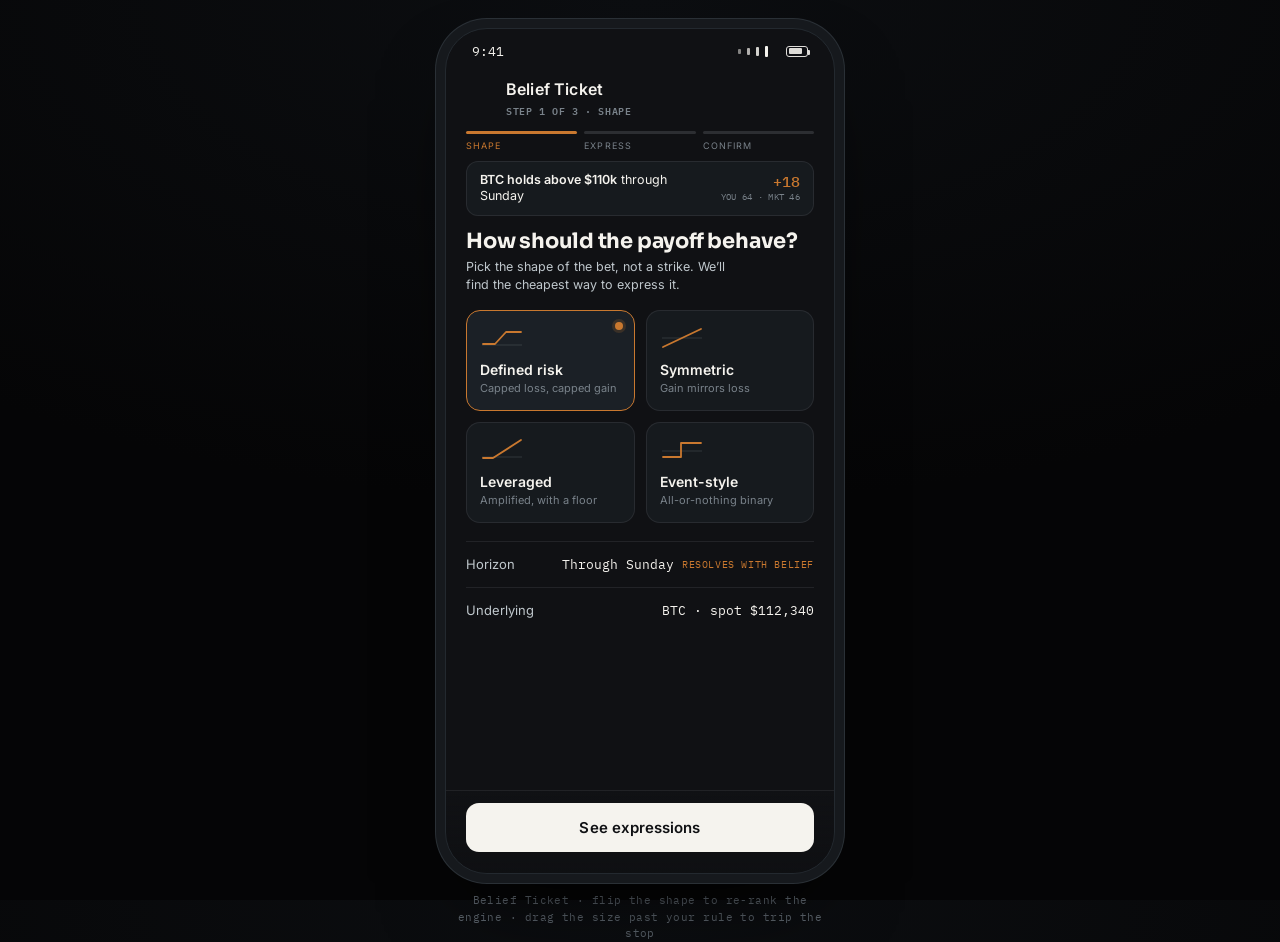
==== protos/belief_ticket.html @ 75c8ca63 "Initial commit: existing protos" ====
<!DOCTYPE html>
<html lang="en">
<head>
<meta charset="utf-8">
<meta name="viewport" content="width=device-width, initial-scale=1">
<title>Old Lucky Dog — Belief Ticket</title>
<link rel="preconnect" href="https://fonts.googleapis.com">
<link rel="preconnect" href="https://fonts.gstatic.com" crossorigin>
<link href="https://fonts.googleapis.com/css2?family=Sora:wght@600;700;800&family=Inter:wght@400;500;600&family=IBM+Plex+Mono:wght@400;500&display=swap" rel="stylesheet">
<style>
:root{
  --bg:#101114; --surface:#161A1E; --surface-2:#1B2026;
  --text:#F5F3EE; --muted:#BFC7CC; --faint:#79828A;
  --copper:#C9782F; --copper-bright:#E59A4D; --blue:#63A4D1; --green:#49A579; --red:#D9685D;
  --line:rgba(191,199,204,0.10); --line-2:rgba(191,199,204,0.16);
  --sora:'Sora','Verdana',sans-serif;
  --inter:'Inter',system-ui,-apple-system,sans-serif;
  --mono:'IBM Plex Mono','Consolas',monospace;
}
*{box-sizing:border-box;margin:0;padding:0}
html,body{height:100%}
body{font-family:var(--inter);
  background:radial-gradient(120% 80% at 50% 0%, #0c0e11 0%, #050506 70%);
  color:var(--text); -webkit-font-smoothing:antialiased;
  display:flex; align-items:flex-start; justify-content:center; min-height:100vh; padding:28px 16px;}
.stage{display:flex; flex-direction:column; align-items:center; gap:18px}
.phone{width:390px; max-width:100%; height:min(860px,94vh); background:var(--bg);
  border-radius:42px; border:1px solid #23292f;
  box-shadow:0 0 0 9px #16191d,0 0 0 10px #2a3036,0 40px 90px -30px rgba(0,0,0,0.9);
  position:relative; overflow:hidden; display:flex; flex-direction:column;}
.statusbar{flex:0 0 auto; height:44px; display:flex; align-items:center; justify-content:space-between;
  padding:0 26px; font-family:var(--mono); font-size:13px; color:var(--text);}
.statusbar .glyphs{display:flex; align-items:center; gap:6px}
.statusbar .bar{width:3px;border-radius:1px;background:var(--text)}
.statusbar .bar.b1{height:5px;opacity:.5}.statusbar .bar.b2{height:7px;opacity:.7}.statusbar .bar.b3{height:9px;opacity:.85}.statusbar .bar.b4{height:11px}
.statusbar .batt{width:22px;height:11px;border:1px solid var(--text);border-radius:3px;position:relative;opacity:.9}
.statusbar .batt::after{content:"";position:absolute;right:-3px;top:3px;width:2px;height:5px;background:var(--text);border-radius:0 1px 1px 0}
.statusbar .batt::before{content:"";position:absolute;left:1.5px;top:1.5px;bottom:1.5px;width:13px;background:var(--text);border-radius:1px}

.eyebrow{font-weight:600; font-size:10.5px; letter-spacing:.16em; text-transform:uppercase; color:var(--copper)}
.mono{font-family:var(--mono)}

/* header / progress */
.tophead{flex:0 0 auto; padding:6px 20px 10px}
.thbar{display:flex; align-items:center; gap:12px; margin-bottom:12px}
.back{appearance:none;background:none;border:none;color:var(--muted);cursor:pointer;width:28px;height:28px;display:flex;align-items:center;justify-content:center;border-radius:8px}
.back:hover{background:rgba(255,255,255,.04)}
.back svg{width:18px;height:18px;stroke:currentColor;fill:none;stroke-width:2;stroke-linecap:round;stroke-linejoin:round}
.thtitle{font-weight:600;font-size:16px;letter-spacing:.01em}
.thtitle small{display:block;font-family:var(--mono);font-size:10px;color:var(--faint);letter-spacing:.06em;text-transform:uppercase;margin-top:2px}
.steps{display:flex; gap:7px}
.seg{flex:1; display:flex; flex-direction:column; gap:6px}
.seg .barline{height:3px;border-radius:3px;background:var(--line-2)}
.seg.done .barline,.seg.active .barline{background:var(--copper)}
.seg .lab{font-size:9px;letter-spacing:.12em;text-transform:uppercase;color:var(--faint)}
.seg.active .lab{color:var(--copper)} .seg.done .lab{color:var(--muted)}

/* belief recap chip */
.recap{margin:0 20px; display:flex; align-items:center; gap:10px; background:var(--surface);
  border:1px solid var(--line); border-radius:12px; padding:10px 13px}
.recap .rq{font-size:12.5px;color:var(--text);line-height:1.3;flex:1}
.recap .rq b{font-weight:600}
.recap .rnums{display:flex;flex-direction:column;align-items:flex-end;gap:2px;flex:0 0 auto}
.recap .rg{font-family:var(--mono);font-size:15px;color:var(--copper);font-weight:500;line-height:1}
.recap .rsub{font-family:var(--mono);font-size:9px;color:var(--faint);letter-spacing:.03em}

/* scroll body */
.screen{flex:1 1 auto; overflow-y:auto; overflow-x:hidden; padding:14px 20px 14px; position:relative}
.screen::-webkit-scrollbar{width:0}
.step{display:none} .step.show{display:block}

.qhead{font-family:var(--sora);font-weight:700;font-size:21px;letter-spacing:-.01em;line-height:1.12;margin-bottom:5px}
.qsub{font-size:12.5px;color:var(--muted);line-height:1.45;margin-bottom:16px;max-width:33ch}

/* shape tiles */
.tiles{display:grid;grid-template-columns:1fr 1fr;gap:11px;margin-bottom:18px}
.tile{background:var(--surface);border:1px solid var(--line);border-radius:14px;padding:14px 13px;cursor:pointer;transition:border-color .15s ease,background .15s ease;position:relative}
.tile:hover{border-color:var(--line-2)}
.tile.sel{border-color:var(--copper);background:var(--surface-2)}
.tile.sel::after{content:"";position:absolute;top:11px;right:11px;width:8px;height:8px;border-radius:50%;background:var(--copper);box-shadow:0 0 0 3px rgba(201,120,47,.18)}
.tile .glyph{height:26px;margin-bottom:10px}
.tile .glyph svg{height:26px;width:44px;overflow:visible}
.tile .tname{font-weight:600;font-size:14px;margin-bottom:3px}
.tile .tdesc{font-size:11px;color:var(--faint);line-height:1.35}

.fieldrow{display:flex;align-items:center;justify-content:space-between;padding:14px 0;border-top:1px solid var(--line)}
.fieldrow .fl{font-size:13px;color:var(--muted)}
.fieldrow .fv{font-family:var(--mono);font-size:13px;color:var(--text);display:inline-flex;align-items:center;gap:8px}
.fieldrow .fv .edit{font-size:10px;color:var(--copper);letter-spacing:.06em;text-transform:uppercase;cursor:pointer}

/* shape switch pills (engine) */
.switch{display:flex;gap:6px;background:var(--surface);border:1px solid var(--line);border-radius:11px;padding:4px;margin-bottom:14px}
.switch button{flex:1;appearance:none;border:none;background:none;cursor:pointer;font-family:var(--inter);font-size:11px;font-weight:500;color:var(--muted);padding:8px 4px;border-radius:8px;letter-spacing:.01em;transition:background .15s,color .15s}
.switch button.on{background:var(--surface-2);color:var(--copper)}

/* budget slider */
.bwrap{background:var(--surface);border:1px solid var(--line);border-radius:13px;padding:13px 14px 15px;margin-bottom:16px}
.bwrap .bhead{display:flex;align-items:center;justify-content:space-between;margin-bottom:14px}
.bwrap .bhead .blab{font-size:11px;letter-spacing:.04em;color:var(--muted)}
.bwrap .bhead .bval{font-family:var(--mono);font-weight:500;font-size:19px;color:var(--text)}
.bwrap .bhead .bval .bpct{font-size:11px;color:var(--faint);margin-left:5px}
.bslider{position:relative;height:22px;touch-action:none}
.bs-track{position:absolute;top:50%;left:0;right:0;height:3px;transform:translateY(-50%);background:var(--line-2);border-radius:3px}
.bs-fill{position:absolute;top:50%;left:0;height:3px;transform:translateY(-50%);background:var(--copper);border-radius:3px;opacity:.5}
.bs-rule{position:absolute;top:50%;width:0;height:18px;transform:translate(-50%,-50%);border-left:1.5px dashed var(--copper)}
.bs-rule span{position:absolute;top:-17px;left:50%;transform:translateX(-50%);font-family:var(--mono);font-size:8px;letter-spacing:.06em;color:var(--copper);white-space:nowrap;text-transform:uppercase;opacity:.9}
.bs-handle{position:absolute;top:50%;width:20px;height:20px;transform:translate(-50%,-50%);background:var(--copper);border:2.5px solid var(--bg);border-radius:50%;cursor:grab;box-shadow:0 0 0 1px var(--copper),0 4px 10px -2px rgba(0,0,0,.6);transition:box-shadow .12s}
.bs-handle.drag{box-shadow:0 0 0 1px var(--copper-bright),0 0 0 8px rgba(201,120,47,.14)}
.bs-handle.over{background:var(--red);box-shadow:0 0 0 1px var(--red),0 0 0 8px rgba(217,104,93,.16)}
.bnote{font-size:10.5px;color:var(--faint);margin-top:12px;line-height:1.4}

/* engine */
.enghead{margin-bottom:4px}
.engcap{font-size:11px;color:var(--faint);line-height:1.45;margin-bottom:14px}
.engcap b{color:var(--muted);font-weight:500}
.exp{background:var(--surface);border:1px solid var(--line);border-radius:14px;padding:13px 14px;margin-bottom:11px;cursor:pointer;transition:border-color .15s,background .15s;position:relative}
.exp:hover{border-color:var(--line-2)}
.exp.sel{border-color:var(--copper);background:var(--surface-2)}
.exp.ref{border-top:2px solid var(--copper)}
.exp.dim{opacity:.72}
.exp-top{display:flex;align-items:flex-start;justify-content:space-between;gap:10px;margin-bottom:9px}
.badges{display:flex;gap:6px;flex-wrap:wrap}
.bdg{font-size:8.5px;letter-spacing:.1em;text-transform:uppercase;padding:3px 7px;border-radius:999px;font-weight:600}
.bdg.ref{color:var(--copper);border:1px solid rgba(201,120,47,.45)}
.bdg.fit{color:var(--bg);background:var(--copper)}
.bdg.new{color:var(--blue);border:1px solid rgba(99,164,209,.4)}
.exp .pglyph{flex:0 0 auto}
.exp .pglyph svg{height:24px;width:42px;overflow:visible}
.exp .ename{font-weight:600;font-size:15px;margin-bottom:2px;display:flex;align-items:center;gap:8px}
.exp .sel-dot{width:15px;height:15px;border-radius:50%;border:1.5px solid var(--line-2);flex:0 0 auto;position:relative}
.exp.sel .sel-dot{border-color:var(--copper)}
.exp.sel .sel-dot::after{content:"";position:absolute;inset:3px;border-radius:50%;background:var(--copper)}
.exp .edetail{font-family:var(--mono);font-size:10.5px;color:var(--faint);letter-spacing:.03em;margin-bottom:11px}
.stats{display:flex;gap:0;border-top:1px solid var(--line);padding-top:10px}
.stat{flex:1;display:flex;flex-direction:column;gap:3px}
.stat .sk{font-size:8.5px;letter-spacing:.08em;text-transform:uppercase;color:var(--faint)}
.stat .sv{font-family:var(--mono);font-size:14px;font-weight:500}
.stat .sv.be{color:var(--blue)} .stat .sv.edge{color:var(--copper)} .stat .sv.loss{color:var(--text)}
.eflags{display:flex;flex-wrap:wrap;gap:6px;margin-top:10px}
.eflag{font-size:10px;color:var(--muted);display:inline-flex;align-items:center;gap:5px}
.eflag .fd{width:5px;height:5px;border-radius:50%;background:var(--faint)}
.eflag.shape .fd{background:var(--copper)}
.enote{font-family:var(--mono);font-size:9.5px;color:var(--faint);margin-top:9px;letter-spacing:.02em}

/* conscience */
.csum{background:var(--surface);border:1px solid var(--line);border-radius:14px;padding:14px;margin-bottom:16px;display:flex;align-items:center;gap:13px}
.csum .pglyph svg{height:26px;width:46px;overflow:visible}
.csum .cinfo{flex:1}
.csum .cn{font-weight:600;font-size:15px;margin-bottom:2px}
.csum .cd{font-family:var(--mono);font-size:10.5px;color:var(--faint)}
.csum .cl{font-family:var(--mono);font-size:13px;color:var(--text);text-align:right}
.csum .cl small{display:block;font-size:8.5px;color:var(--faint);letter-spacing:.08em;text-transform:uppercase}

.conscience{background:var(--surface-2);border:1px solid var(--line);border-left:2px solid var(--copper);border-radius:12px;padding:15px 15px 4px;margin-bottom:16px}
.cline{font-family:var(--sora);font-weight:600;font-size:16px;line-height:1.3;margin-bottom:14px;letter-spacing:-.005em}
.cline b{color:var(--copper)}
.cblock{margin-bottom:14px}
.cblock .ce{margin-bottom:5px}
.cblock p{font-size:12px;color:var(--muted);line-height:1.5}
.cblock p b{color:var(--text);font-weight:600}

/* size enforcement */
.sizebox{background:var(--surface);border:1px solid var(--line);border-radius:13px;padding:14px;margin-bottom:8px}
.sizebox.breach{border-color:rgba(217,104,93,.5);background:rgba(217,104,93,.05)}
.szstat{display:flex;align-items:center;gap:9px;margin-top:13px;font-size:12px;line-height:1.4}
.szstat .ico{flex:0 0 auto;width:18px;height:18px;border-radius:50%;display:flex;align-items:center;justify-content:center;font-size:11px}
.szstat.ok .ico{border:1.5px solid var(--copper);color:var(--copper)}
.szstat.bad .ico{background:var(--red);color:var(--bg);font-weight:700}
.szstat .sztext{color:var(--muted)} .szstat .sztext b{color:var(--text);font-weight:600}
.szstat.bad .sztext b{color:var(--red)}
.fixrow{display:flex;gap:9px;margin-top:13px}
.fixrow button{appearance:none;border:none;cursor:pointer;font-family:var(--inter);font-weight:600;font-size:12px;padding:10px 13px;border-radius:9px}
.fix-resize{background:var(--text);color:var(--bg);flex:1}
.fix-override{background:none;border:1px solid var(--line-2)!important;color:var(--muted)}

/* footer action */
.footer{flex:0 0 auto;padding:12px 20px calc(12px + env(safe-area-inset-bottom,8px));border-top:1px solid var(--line);background:linear-gradient(180deg,rgba(22,26,30,0),rgba(13,14,17,.5))}
.act{width:100%;appearance:none;border:none;cursor:pointer;font-family:var(--inter);font-weight:600;font-size:15px;color:var(--bg);background:var(--text);border-radius:13px;padding:15px;letter-spacing:.005em;transition:transform .08s,filter .12s,opacity .12s}
.act:hover{filter:brightness(.93)} .act:active{transform:scale(.99)}
.act:disabled{opacity:.4;cursor:not-allowed}
.act.placed{background:var(--green);color:var(--bg)}
.fhint{text-align:center;font-size:10.5px;color:var(--faint);margin-top:9px;line-height:1.4}

.toast{position:absolute;left:50%;bottom:20px;transform:translate(-50%,14px);opacity:0;pointer-events:none;background:var(--text);color:var(--bg);font-weight:600;font-size:12.5px;padding:12px 16px;border-radius:11px;box-shadow:0 12px 30px -8px rgba(0,0,0,.7);transition:opacity .25s,transform .25s;max-width:300px;line-height:1.35;z-index:9}
.toast.show{opacity:1;transform:translate(-50%,0)}
.toast .arr{color:var(--copper)}
.caption{font-family:var(--mono);font-size:11px;color:#5b636b;letter-spacing:.04em;text-align:center;max-width:380px;line-height:1.5}
@media (prefers-reduced-motion: reduce){*{animation:none!important;transition:none!important}}
@media (max-width:430px){body{padding:0}.phone{border-radius:0;height:100vh;border:none;box-shadow:none}.caption{display:none}}
</style>
</head>
<body>
<div class="stage">
  <div class="phone">
    <div class="statusbar"><span>9:41</span>
      <span class="glyphs"><span class="bar b1"></span><span class="bar b2"></span><span class="bar b3"></span><span class="bar b4"></span><span style="width:6px"></span><span class="batt"></span></span>
    </div>

    <div class="tophead">
      <div class="thbar">
        <button class="back" id="back"><svg viewBox="0 0 24 24"><path d="M15 18l-6-6 6-6"/></svg></button>
        <div class="thtitle">Belief Ticket<small id="stepname">Step 1 of 3 · Shape</small></div>
      </div>
      <div class="steps">
        <div class="seg active" data-s="1"><div class="barline"></div><div class="lab">Shape</div></div>
        <div class="seg" data-s="2"><div class="barline"></div><div class="lab">Express</div></div>
        <div class="seg" data-s="3"><div class="barline"></div><div class="lab">Confirm</div></div>
      </div>
    </div>

    <div class="recap">
      <div class="rq"><b>BTC holds above $110k</b> through Sunday</div>
      <div class="rnums"><span class="rg">+18</span><span class="rsub">YOU 64 · MKT 46</span></div>
    </div>

    <div class="screen">

      <!-- STEP 1: SHAPE -->
      <div class="step show" id="step1">
        <div class="qhead">How should the payoff behave?</div>
        <div class="qsub">Pick the shape of the bet, not a strike. We&rsquo;ll find the cheapest way to express it.</div>
        <div class="tiles" id="tiles"></div>
        <div class="fieldrow"><span class="fl">Horizon</span><span class="fv">Through Sunday <span class="edit">resolves with belief</span></span></div>
        <div class="fieldrow"><span class="fl">Underlying</span><span class="fv">BTC &middot; spot $112,340</span></div>
      </div>

      <!-- STEP 2: EXPRESS -->
      <div class="step" id="step2">
        <div class="switch" id="switch"></div>
        <div class="bwrap">
          <div class="bhead"><span class="blab">Risk budget</span><span class="bval"><span id="bval2">$600</span><span class="bpct" id="bpct2">1.3% of account</span></span></div>
          <div class="bslider" id="slider2" data-min="100" data-max="3000">
            <div class="bs-track"><div class="bs-fill"></div><div class="bs-rule"><span>Your rule</span></div><div class="bs-handle"><span></span></div></div>
          </div>
          <div class="bnote">Sized from your <b style="color:var(--muted)">64%</b> applied over the market&rsquo;s curve &mdash; your one number tilts the distribution, the rest is left to the market.</div>
        </div>
        <div class="enghead"><span class="eyebrow">Same belief, four ways</span></div>
        <div class="engcap">Each priced in one unit &mdash; the <b>implied probability you&rsquo;re paying for</b>. Your read is 64%; the gap to each break-even is your edge.</div>
        <div id="explist"></div>
      </div>

      <!-- STEP 3: CONFIRM -->
      <div class="step" id="step3">
        <div class="csum" id="csum"></div>
        <div class="conscience">
          <div class="cline" id="cline"></div>
          <div class="cblock">
            <div class="ce eyebrow">Your exit is a reason, not a price</div>
            <p>If BTC <b>closes back below $110k</b>, your thesis is gone &mdash; that&rsquo;s the signal to leave, not a number on the P&amp;L. Your Thesis Monitor will watch that line, not the ticks.</p>
          </div>
          <div class="cblock">
            <div class="ce eyebrow">First crypto expression</div>
            <p>You&rsquo;ve earned the <b>read</b>; you haven&rsquo;t traded the <b>instrument</b>. Start at the size that lets you learn it &mdash; not the size that proves a point.</p>
          </div>
        </div>

        <div class="sizebox" id="sizebox">
          <div class="bhead" style="display:flex;align-items:center;justify-content:space-between;margin-bottom:14px">
            <span class="blab" style="font-size:11px;color:var(--muted)">Size this position</span>
            <span class="bval" style="font-family:var(--mono);font-weight:500;font-size:19px"><span id="bval3">$580</span><span class="bpct" id="bpct3" style="font-size:11px;color:var(--faint);margin-left:5px">1.3%</span></span>
          </div>
          <div class="bslider" id="slider3" data-min="100" data-max="3000">
            <div class="bs-track"><div class="bs-fill"></div><div class="bs-rule"><span>Your rule</span></div><div class="bs-handle"><span></span></div></div>
          </div>
          <div id="szstatus"></div>
        </div>
      </div>

      <div class="toast" id="toast"></div>
    </div>

    <div class="footer">
      <button class="act" id="act">Continue</button>
      <div class="fhint" id="fhint"></div>
    </div>
  </div>
  <div class="caption" id="cap">Belief Ticket &middot; flip the shape to re-rank the engine &middot; drag the size past your rule to trip the stop</div>
</div>

<script>
(function(){
  var ACCOUNT=45000, RULE_PCT=1.5, RULE=Math.round(ACCOUNT*RULE_PCT/100); // 675
  var BELIEF=64;

  // payoff glyphs
  var G={
    defined:'<svg viewBox="0 0 44 26"><line x1="2" y1="20" x2="42" y2="20" stroke="rgba(191,199,204,.16)" stroke-width="1"/><polyline points="3,19 15,19 26,7 41,7" fill="none" stroke="var(--copper)" stroke-width="1.8" stroke-linecap="round" stroke-linejoin="round"/></svg>',
    symmetric:'<svg viewBox="0 0 44 26"><line x1="2" y1="13" x2="42" y2="13" stroke="rgba(191,199,204,.16)" stroke-width="1"/><polyline points="3,22 41,4" fill="none" stroke="var(--copper)" stroke-width="1.8" stroke-linecap="round"/></svg>',
    leveraged:'<svg viewBox="0 0 44 26"><line x1="2" y1="20" x2="42" y2="20" stroke="rgba(191,199,204,.16)" stroke-width="1"/><polyline points="3,21 13,21 41,3" fill="none" stroke="var(--copper)" stroke-width="1.8" stroke-linecap="round" stroke-linejoin="round"/></svg>',
    event:'<svg viewBox="0 0 44 26"><line x1="2" y1="14" x2="42" y2="14" stroke="rgba(191,199,204,.16)" stroke-width="1"/><polyline points="3,20 21,20 21,6 41,6" fill="none" stroke="var(--copper)" stroke-width="1.8" stroke-linecap="round" stroke-linejoin="round"/></svg>'
  };

  var SHAPES=[
    {id:'defined',name:'Defined risk',desc:'Capped loss, capped gain',glyph:G.defined,native:'spread'},
    {id:'symmetric',name:'Symmetric',desc:'Gain mirrors loss',glyph:G.symmetric,native:'spot'},
    {id:'leveraged',name:'Leveraged',desc:'Amplified, with a floor',glyph:G.leveraged,native:'perp'},
    {id:'event',name:'Event-style',desc:'All-or-nothing binary',glyph:G.event,native:'event'}
  ];

  var EXP={
    event:{id:'event',name:'Event contract',detail:'BTC \u2265 $110k \u00b7 settles Sunday',be:46,glyph:G.event,
      loss:function(b){return b;}, lossNote:'all premium',
      note:'46\u00a2 = 46% \u2014 the market\u2019s probability, exactly.', flags:[]},
    spread:{id:'spread',name:'Call spread',detail:'BTC $110k \u2013 $116k \u00b7 Sunday',be:54,glyph:G.defined,
      loss:function(b){return Math.round(b*0.97);}, lossNote:'net debit',
      note:'', flags:[]},
    perp:{id:'perp',name:'Perp + hard stop',detail:'BTC perp \u00b7 3\u00d7 \u00b7 stop $108k',be:49,glyph:G.leveraged,
      loss:function(b){return Math.round(b*0.9);}, lossNote:'at stop, pre-slip',
      note:'', flags:['Funding cost accrues','Stop can slip on a gap'], isNew:true},
    spot:{id:'spot',name:'Spot BTC',detail:'Buy & hold through Sunday',be:50,glyph:G.symmetric,
      loss:function(b){return null;}, lossNote:'',
      note:'', flags:['No downside cap','Ties up full capital']}
  };
  var nativeFor={defined:'spread',symmetric:'spot',leveraged:'perp',event:'event'};

  var state={step:1, shape:'defined', budget:600, selected:'spread', userPicked:false, overridden:false, placed:false};
  function money(v){return '$'+Math.round(v).toLocaleString();}
  function pct(v){return (v/ACCOUNT*100);}

  // ---------- step 1 tiles ----------
  var tiles=document.getElementById('tiles');
  function renderTiles(){
    tiles.innerHTML=SHAPES.map(function(s){
      return '<div class="tile '+(state.shape===s.id?'sel':'')+'" data-id="'+s.id+'">'+
        '<div class="glyph">'+s.glyph+'</div><div class="tname">'+s.name+'</div><div class="tdesc">'+s.desc+'</div></div>';
    }).join('');
    tiles.querySelectorAll('.tile').forEach(function(t){t.onclick=function(){setShape(t.dataset.id);renderTiles();};});
  }

  // ---------- step 2 switch ----------
  var sw=document.getElementById('switch');
  function renderSwitch(){
    sw.innerHTML=SHAPES.map(function(s){return '<button data-id="'+s.id+'" class="'+(state.shape===s.id?'on':'')+'">'+s.name.split(' ')[0]+'</button>';}).join('');
    sw.querySelectorAll('button').forEach(function(b){b.onclick=function(){setShape(b.dataset.id);};});
  }
  function setShape(id){
    state.shape=id; state.userPicked=false; state.selected=nativeFor[id];
    renderSwitch(); renderEngine(); renderTiles(); renderConscience(); updateFooter();
  }

  // ---------- step 2 engine ----------
  var explist=document.getElementById('explist');
  function orderedIds(){
    var best=nativeFor[state.shape];
    if(best==='event') return ['event','spread','perp','spot'];
    var rest=['spread','perp','spot'].filter(function(x){return x!==best;});
    return ['event',best].concat(rest);
  }
  function renderEngine(){
    var ids=orderedIds(), best=nativeFor[state.shape];
    var shapeName={defined:'capped',symmetric:'symmetric',leveraged:'leveraged',event:'all-or-nothing'}[state.shape];
    explist.innerHTML=ids.map(function(id){
      var e=EXP[id], edge=BELIEF-e.be, isSel=state.selected===id;
      var badges='';
      if(id==='event'){badges+='<span class="bdg ref">Reference</span>'; if(state.shape==='event')badges+='<span class="bdg fit">Best fit</span>';}
      if(id===best && id!=='event')badges+='<span class="bdg fit">Best fit</span>';
      if(e.isNew)badges+='<span class="bdg new">New instrument</span>';
      var loss=e.loss(state.budget);
      var lossStr = loss===null ? 'Uncapped' : money(loss);
      var dim = (id!=='event' && id!==best) ? 'dim':'';
      // shape-fit flag
      var flags=e.flags.slice();
      var shapeFlag='';
      if(id==='event' && state.shape!=='event') shapeFlag='Pure read, but all-or-nothing \u2014 not the '+shapeName+' shape you chose';
      else if(id==='spot' && state.shape!=='symmetric') shapeFlag='Doesn\u2019t match your '+shapeName+' shape';
      else if(id==='perp' && state.shape!=='leveraged') shapeFlag='Leveraged \u2014 heavier than the '+shapeName+' shape you chose';
      var flagsHtml='';
      if(shapeFlag) flagsHtml+='<span class="eflag shape"><span class="fd"></span>'+shapeFlag+'</span>';
      flags.forEach(function(f){flagsHtml+='<span class="eflag"><span class="fd"></span>'+f+'</span>';});

      return '<div class="exp '+(id==='event'?'ref ':'')+(isSel?'sel ':'')+dim+'" data-id="'+id+'">'+
        '<div class="exp-top"><div class="badges">'+badges+'</div><div class="pglyph">'+e.glyph+'</div></div>'+
        '<div class="ename"><span class="sel-dot"></span>'+e.name+'</div>'+
        '<div class="edetail">'+e.detail+'</div>'+
        '<div class="stats">'+
          '<div class="stat"><span class="sk">Break-even</span><span class="sv be">'+e.be+'%</span></div>'+
          '<div class="stat"><span class="sk">Your edge</span><span class="sv edge">+'+edge+'</span></div>'+
          '<div class="stat"><span class="sk">Max loss</span><span class="sv loss">'+lossStr+'</span></div>'+
        '</div>'+
        (flagsHtml?'<div class="eflags">'+flagsHtml+'</div>':'')+
        (e.note?'<div class="enote">'+e.note+'</div>':'')+
      '</div>';
    }).join('');
    explist.querySelectorAll('.exp').forEach(function(x){x.onclick=function(){state.selected=x.dataset.id;state.userPicked=true;renderEngine();renderConscience();updateFooter();};});
  }

  // ---------- budget sliders ----------
  function pctPos(el,v){var mn=+el.dataset.min,mx=+el.dataset.max;return (v-mn)/(mx-mn)*100;}
  function initSlider(el){
    var mn=+el.dataset.min,mx=+el.dataset.max;
    var handle=el.querySelector('.bs-handle');
    var rule=el.querySelector('.bs-rule');
    rule.style.left=pctPos(el,RULE)+'%';
    function paint(){
      var p=pctPos(el,state.budget);
      handle.style.left=p+'%'; el.querySelector('.bs-fill').style.width=p+'%';
      handle.classList.toggle('over', state.budget>RULE);
    }
    el._paint=paint; paint();
    var drag=false;
    function fromX(x){var r=el.getBoundingClientRect();var v=mn+(x-r.left)/r.width*(mx-mn);v=Math.max(mn,Math.min(mx,Math.round(v/10)*10));setBudget(v);}
    handle.addEventListener('pointerdown',function(e){drag=true;handle.classList.add('drag');handle.setPointerCapture(e.pointerId);e.preventDefault();});
    handle.addEventListener('pointermove',function(e){if(drag)fromX(e.clientX);});
    handle.addEventListener('pointerup',function(){drag=false;handle.classList.remove('drag');});
    el.addEventListener('pointerdown',function(e){if(e.target===handle||handle.contains(e.target))return;fromX(e.clientX);});
  }
  var sliders=[document.getElementById('slider2'),document.getElementById('slider3')];

  function setBudget(v){
    state.budget=v; if(v<=RULE)state.overridden=false;
    sliders.forEach(function(s){if(s._paint)s._paint();});
    document.getElementById('bval2').textContent=money(v);
    document.getElementById('bpct2').textContent=pct(v).toFixed(1)+'% of account';
    renderEngine();
    renderConscience();
  }

  // ---------- step 3 conscience ----------
  function renderConscience(){
    var e=EXP[state.selected];
    var loss=e.loss(state.budget); var lossN = loss===null?state.budget:loss;
    var lossStr = loss===null?money(state.budget)+' (uncapped)':money(loss);
    document.getElementById('csum').innerHTML=
      '<div class="pglyph">'+e.glyph+'</div>'+
      '<div class="cinfo"><div class="cn">'+e.name+'</div><div class="cd">'+e.detail+'</div></div>'+
      '<div class="cl">'+lossStr.split(' ')[0]+'<small>max loss</small></div>';
    document.getElementById('cline').innerHTML='You believe <b>64%</b>. The market says 46%. You&rsquo;re risking '+money(lossN)+'.';
    document.getElementById('bval3').textContent=money(state.budget);
    document.getElementById('bpct3').textContent=pct(state.budget).toFixed(1)+'%';

    var breach=state.budget>RULE;
    var box=document.getElementById('sizebox'); box.classList.toggle('breach',breach);
    var st=document.getElementById('szstatus');
    if(!breach){
      st.innerHTML='<div class="szstat ok"><span class="ico">\u2713</span><span class="sztext">Risking <b>'+money(state.budget)+'</b> \u00b7 '+pct(state.budget).toFixed(1)+'% \u2014 inside your <b>1.5%-per-idea</b> rule.</span></div>';
    } else {
      st.innerHTML='<div class="szstat bad"><span class="ico">!</span><span class="sztext"><b>'+money(state.budget)+' is '+pct(state.budget).toFixed(1)+'%</b> on a 3-day single-catalyst bet. Your rule is 1.5% ('+money(RULE)+').</span></div>'+
        '<div class="fixrow"><button class="fix-resize" id="resize">Resize to '+money(RULE)+'</button><button class="fix-override" id="override">'+(state.overridden?'Override logged':'Override anyway')+'</button></div>';
      var rz=document.getElementById('resize'); if(rz)rz.onclick=function(){setBudget(RULE);};
      var ov=document.getElementById('override'); if(ov)ov.onclick=function(){state.overridden=true;renderConscience();};
    }
    updateFooter();
  }

  // ---------- step nav + footer ----------
  var seg=document.querySelectorAll('.seg'), back=document.getElementById('back');
  var act=document.getElementById('act'), fhint=document.getElementById('fhint'), stepname=document.getElementById('stepname');
  var stepEls={1:document.getElementById('step1'),2:document.getElementById('step2'),3:document.getElementById('step3')};
  var screen=document.querySelector('.screen');
  function showStep(n){
    state.step=n;
    for(var k in stepEls){stepEls[k].classList.toggle('show',+k===n);}
    seg.forEach(function(s){var sn=+s.dataset.s;s.classList.toggle('active',sn===n);s.classList.toggle('done',sn<n);});
    stepname.textContent='Step '+n+' of 3 \u00b7 '+({1:'Shape',2:'Express',3:'Confirm'})[n];
    back.style.visibility=n===1?'hidden':'visible';
    screen.scrollTop=0;
    if(n===3)renderConscience();
    updateFooter();
  }
  function updateFooter(){
    if(state.placed)return;
    if(state.step===1){act.textContent='See expressions';act.disabled=false;fhint.textContent='';act.classList.remove('placed');}
    else if(state.step===2){var e=EXP[state.selected];act.textContent='Review '+e.name.toLowerCase();act.disabled=false;fhint.textContent='';}
    else {
      var breach=state.budget>RULE;
      if(breach && !state.overridden){act.textContent='Place \u2014 above your rule';act.disabled=true;fhint.textContent='Resize or override to place.';}
      else {act.textContent='Place the '+EXP[state.selected].name.toLowerCase();act.disabled=false;fhint.textContent=state.overridden?'Override logged \u2014 placing above your rule.':'You can cancel any time before Sunday\u2019s settle.';}
    }
  }
  back.onclick=function(){if(state.step>1)showStep(state.step-1);};
  act.onclick=function(){
    if(state.placed)return;
    if(state.step<3){showStep(state.step+1);return;}
    // place
    state.placed=true; act.classList.add('placed'); act.textContent='\u2713 Placed'; act.disabled=true;
    fhint.textContent='Now tracked by your Thesis Monitor \u2014 it watches your reason ($110k), not the ticks.';
    var t=document.getElementById('toast');
    t.innerHTML='Working. Moved to <b style="color:var(--copper)">Manage</b> \u2014 your thesis, not the ticks.';
    t.classList.add('show'); setTimeout(function(){t.classList.remove('show');},2600);
  };

  // init
  renderTiles(); renderSwitch(); renderEngine();
  sliders.forEach(initSlider); setBudget(600); renderConscience();
  showStep(1);
})();
</script>
</body>
</html>
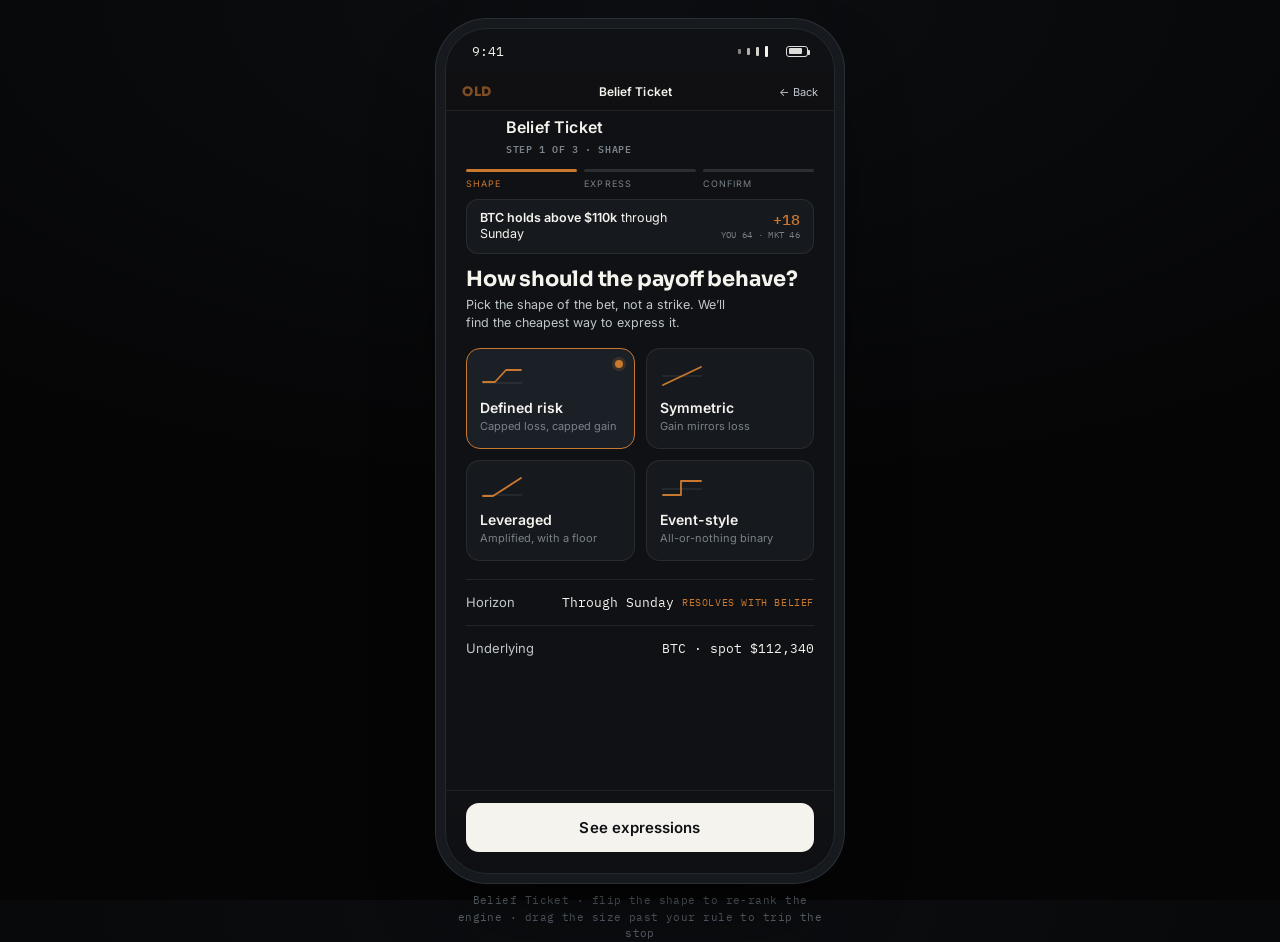
==== commit 260ad6c4: "Add hub scaffold and refactor all protos to shared design system - Add shared.css: brand token syste" ====
--- a/protos/belief_ticket.html
+++ b/protos/belief_ticket.html
@@ -4,18 +4,26 @@
 <meta charset="utf-8">
 <meta name="viewport" content="width=device-width, initial-scale=1">
 <title>Old Lucky Dog — Belief Ticket</title>
-<link rel="preconnect" href="https://fonts.googleapis.com">
-<link rel="preconnect" href="https://fonts.gstatic.com" crossorigin>
-<link href="https://fonts.googleapis.com/css2?family=Sora:wght@600;700;800&family=Inter:wght@400;500;600&family=IBM+Plex+Mono:wght@400;500&display=swap" rel="stylesheet">
+<link rel="stylesheet" href="../shared.css">
+<script src="../shared.js"></script>
 <style>
 :root{
-  --bg:#101114; --surface:#161A1E; --surface-2:#1B2026;
-  --text:#F5F3EE; --muted:#BFC7CC; --faint:#79828A;
-  --copper:#C9782F; --copper-bright:#E59A4D; --blue:#63A4D1; --green:#49A579; --red:#D9685D;
-  --line:rgba(191,199,204,0.10); --line-2:rgba(191,199,204,0.16);
-  --sora:'Sora','Verdana',sans-serif;
-  --inter:'Inter',system-ui,-apple-system,sans-serif;
-  --mono:'IBM Plex Mono','Consolas',monospace;
+  --bg: var(--dark-bg);
+  --surface: var(--dark-surface);
+  --surface-2: var(--dark-surface-2);
+  --text: var(--dark-text);
+  --muted: var(--dark-muted);
+  --faint: var(--dark-faint);
+  --copper: var(--dark-copper);
+  --copper-bright: var(--dark-copper-bright);
+  --blue: var(--dark-blue);
+  --green: var(--dark-green);
+  --red: var(--dark-red);
+  --line: var(--dark-line);
+  --line-2: var(--dark-line-2);
+  --sora: var(--font-headline);
+  --inter: var(--font-body);
+  --mono: var(--font-mono);
 }
 *{box-sizing:border-box;margin:0;padding:0}
 html,body{height:100%}
@@ -195,6 +203,11 @@
     <div class="statusbar"><span>9:41</span>
       <span class="glyphs"><span class="bar b1"></span><span class="bar b2"></span><span class="bar b3"></span><span class="bar b4"></span><span style="width:6px"></span><span class="batt"></span></span>
     </div>
+    <nav class="old-topnav">
+      <a href="../index.html" class="old-topnav-logo" style="font-family:var(--font-headline);font-weight:800;font-size:13px;color:var(--dark-copper);text-decoration:none;letter-spacing:.04em">OLD</a>
+      <span class="old-topnav-title">Belief Ticket</span>
+      <button class="old-topnav-back" onclick="OLD.nav.back()">&#8592; Back</button>
+    </nav>
 
     <div class="tophead">
       <div class="thbar">
@@ -483,6 +496,61 @@
   renderTiles(); renderSwitch(); renderEngine();
   sliders.forEach(initSlider); setBudget(600); renderConscience();
   showStep(1);
+
+  // --- Read incoming state from daily_read or graduation_bridge ---
+  (function(){
+    var sel = OLD.state.get('daily_read_selection') || OLD.state.get('graduation_bridge_cta');
+    if(sel){
+      // Pre-populate the recap chip with incoming question context
+      var rqEl = document.querySelector('.recap .rq');
+      var rnumsEl = document.querySelector('.recap .rnums .rg');
+      var rsubEl = document.querySelector('.recap .rnums .rsub');
+      if(rqEl && sel.question){
+        rqEl.innerHTML = '<b>' + sel.ticker + '</b> &mdash; ' + sel.question.substring(0,60)+(sel.question.length>60?'…':'');
+      }
+      if(rnumsEl && sel.user_prob!=null && sel.implied_prob!=null){
+        var gap = sel.user_prob - sel.implied_prob;
+        rnumsEl.textContent = (gap>0?'+':'')+gap;
+        if(rsubEl) rsubEl.textContent = 'YOU '+sel.user_prob+' · MKT '+sel.implied_prob;
+      }
+      // Update belief constant to incoming user_prob
+      if(sel.user_prob != null) BELIEF = sel.user_prob;
+    }
+
+    var amend = OLD.state.get('thesis_monitor_review');
+    if(amend){
+      // Amending an existing position – pre-fill from monitor context
+      var rqEl2 = document.querySelector('.recap .rq');
+      if(rqEl2 && amend.original_thesis) rqEl2.innerHTML = '<b>Amending:</b> ' + amend.original_thesis.substring(0,60);
+    }
+  })();
+
+  // --- Write state when ticket is placed → thesis_monitor ---
+  var origActOnclick = act.onclick;
+  act.onclick = function(){
+    if(state.placed) return;
+    if(state.step < 3){ showStep(state.step+1); return; }
+    // Final placement
+    state.placed = true; act.classList.add('placed'); act.textContent = '✓ Placed'; act.disabled = true;
+    fhint.textContent = 'Now tracked by your Thesis Monitor — it watches your reason ($110k), not the ticks.';
+    var t = document.getElementById('toast');
+    t.innerHTML = 'Working. Moved to <b style="color:var(--copper)">Manage</b> — your thesis, not the ticks.';
+    t.classList.add('show');
+
+    OLD.state.set('belief_ticket_submission', {
+      ticker: (OLD.state.get('daily_read_selection')||{ticker:'BTC'}).ticker,
+      user_prob: BELIEF,
+      payoff_pref: state.shape,
+      instrument: state.selected,
+      size: state.budget,
+      thesis_text: 'Placed via Belief Ticket &mdash; ' + new Date().toLocaleTimeString()
+    });
+
+    setTimeout(function(){
+      t.classList.remove('show');
+      OLD.nav.goTo('thesis_monitor');
+    }, 2200);
+  };
 })();
 </script>
 </body>
--- a/shared.css
+++ b/shared.css
@@ -0,0 +1,235 @@
+/* ================================================================
+   OLD Prototype Hub — Shared Design Tokens & Utilities
+   ================================================================ */
+
+@import url('https://fonts.googleapis.com/css2?family=Sora:wght@600;700;800&family=Inter:wght@400;500;600&family=IBM+Plex+Mono:wght@400;500&display=swap');
+
+/* ---- Brand tokens + semantic UI (light mode / hub default) ---- */
+:root {
+  /* Core palette */
+  --color-kennel-black:  #0D1B1E;
+  --color-lucky-copper:  #B87333;
+  --color-signal-blue:   #3A7CA5;
+  --color-bone:          #F5F3EE;
+  --color-deep-teal:     #0F4D4A;
+  --color-ledger-green:  #2F8F63;
+
+  /* Light UI semantics */
+  --color-bg:             #F5F3EE;
+  --color-surface:        #FFFFFF;
+  --color-text-primary:   #0D1B1E;
+  --color-text-secondary: #4A5860;
+  --color-accent:         #B87333;
+  --color-accent-blue:    #3A7CA5;
+  --color-positive:       #2F8F63;
+  --color-negative:       #C24A43;
+
+  /* Typography */
+  --font-headline: 'Sora', sans-serif;
+  --font-body:     'Inter', sans-serif;
+  --font-mono:     'IBM Plex Mono', monospace;
+
+  /* Spacing scale */
+  --space-xs:  4px;
+  --space-sm:  8px;
+  --space-md:  16px;
+  --space-lg:  24px;
+  --space-xl:  40px;
+  --space-2xl: 64px;
+
+  /* Border radius */
+  --radius-sm:   4px;
+  --radius-md:   8px;
+  --radius-lg:   16px;
+  --radius-pill: 100px;
+
+  /* Shadows */
+  --shadow-card:     0 1px 4px rgba(13,27,30,0.08), 0 4px 16px rgba(13,27,30,0.06);
+  --shadow-elevated: 0 4px 20px rgba(13,27,30,0.12);
+
+  /* ---- Dark UI tokens — used by phone-mockup proto screens ---- */
+  --dark-bg:           #101114;
+  --dark-surface:      #161A1E;
+  --dark-surface-2:    #1B2026;
+  --dark-text:         #F5F3EE;
+  --dark-muted:        #BFC7CC;
+  --dark-faint:        #79828A;
+  --dark-copper:       #C9782F;
+  --dark-copper-bright:#E59A4D;
+  --dark-blue:         #63A4D1;
+  --dark-green:        #49A579;
+  --dark-red:          #D9685D;
+  --dark-line:         rgba(191,199,204,0.10);
+  --dark-line-2:       rgba(191,199,204,0.16);
+}
+
+/* ---- Global reset ---- */
+*, *::before, *::after { box-sizing: border-box; }
+html, body { margin: 0; padding: 0; }
+body {
+  font-family: var(--font-body);
+  background: var(--color-bg);
+  color: var(--color-text-primary);
+  -webkit-font-smoothing: antialiased;
+}
+
+/* ---- Utility classes ---- */
+.font-headline { font-family: var(--font-headline); }
+.font-mono     { font-family: var(--font-mono); }
+.text-accent   { color: var(--color-accent); }
+.text-positive { color: var(--color-positive); }
+.text-negative { color: var(--color-negative); }
+
+/* ---- Badge system ---- */
+.badge {
+  display: inline-flex;
+  align-items: center;
+  font-size: 10px;
+  font-weight: 600;
+  letter-spacing: .1em;
+  text-transform: uppercase;
+  padding: 3px 9px;
+  border-radius: var(--radius-pill);
+}
+.badge-discover { background: rgba(58,124,165,0.10); color: var(--color-signal-blue);   border: 1px solid rgba(58,124,165,0.22); }
+.badge-express  { background: rgba(184,115,51,0.10); color: var(--color-lucky-copper);  border: 1px solid rgba(184,115,51,0.22); }
+.badge-manage   { background: rgba(15,77,74,0.10);   color: var(--color-deep-teal);     border: 1px solid rgba(15,77,74,0.18); }
+.badge-learn    { background: rgba(47,143,99,0.10);  color: var(--color-ledger-green);  border: 1px solid rgba(47,143,99,0.18); }
+
+.status-active { background: rgba(47,143,99,0.12);  color: var(--color-positive);          border: 1px solid rgba(47,143,99,0.28); }
+.status-stub   { background: rgba(74,88,96,0.10);   color: var(--color-text-secondary);    border: 1px solid rgba(74,88,96,0.18); }
+.status-soon   { background: rgba(184,115,51,0.10); color: var(--color-accent);            border: 1px solid rgba(184,115,51,0.22); }
+
+/* ---- Express-belief button used inside dark phone protos ---- */
+.express-btn {
+  appearance: none;
+  border: none;
+  background: none;
+  cursor: pointer;
+  font-family: var(--font-body);
+  font-size: 11.5px;
+  font-weight: 600;
+  color: var(--dark-copper);
+  letter-spacing: .04em;
+  padding: 10px 0 2px;
+  width: 100%;
+  text-align: right;
+  transition: opacity .15s;
+}
+.express-btn:hover { opacity: .7; }
+
+/* ---- Shared proto top-nav bar (inside .phone, below .statusbar) ---- */
+.old-topnav {
+  flex: 0 0 auto;
+  height: 38px;
+  display: flex;
+  align-items: center;
+  padding: 0 16px;
+  background: rgba(16,17,20,0.88);
+  border-bottom: 1px solid var(--dark-line);
+}
+.old-topnav-logo {
+  display: flex;
+  align-items: center;
+  text-decoration: none;
+  opacity: .6;
+  transition: opacity .15s;
+  flex: 0 0 auto;
+}
+.old-topnav-logo:hover { opacity: 1; }
+.old-topnav-logo img  { height: 18px; width: auto; display: block; }
+.old-topnav-title {
+  flex: 1;
+  text-align: center;
+  font-family: var(--font-body);
+  font-weight: 600;
+  font-size: 12px;
+  color: var(--dark-text);
+  letter-spacing: .01em;
+}
+.old-topnav-back {
+  appearance: none;
+  background: none;
+  border: none;
+  cursor: pointer;
+  font-family: var(--font-body);
+  font-size: 11px;
+  color: var(--dark-muted);
+  padding: 4px 0;
+  flex: 0 0 auto;
+  transition: color .15s;
+}
+.old-topnav-back:hover { color: var(--dark-text); }
+
+/* ---- Hub card grid ---- */
+.hub-grid {
+  display: grid;
+  grid-template-columns: repeat(auto-fill, minmax(280px, 1fr));
+  gap: var(--space-lg);
+}
+
+.hub-card {
+  background: var(--color-surface);
+  border: 1px solid rgba(13,27,30,0.07);
+  border-radius: var(--radius-lg);
+  padding: var(--space-lg);
+  box-shadow: var(--shadow-card);
+  display: flex;
+  flex-direction: column;
+  gap: var(--space-sm);
+  transition: box-shadow .15s, transform .12s;
+}
+.hub-card:hover {
+  box-shadow: var(--shadow-elevated);
+  transform: translateY(-2px);
+}
+.hub-card-header {
+  display: flex;
+  align-items: center;
+  justify-content: space-between;
+  margin-bottom: 2px;
+}
+.hub-card-title {
+  font-family: var(--font-headline);
+  font-weight: 700;
+  font-size: 17px;
+  color: var(--color-text-primary);
+  margin-top: var(--space-xs);
+  letter-spacing: -.01em;
+}
+.hub-card-desc {
+  font-size: 13px;
+  color: var(--color-text-secondary);
+  line-height: 1.5;
+  flex: 1;
+}
+.hub-card-footer {
+  display: flex;
+  align-items: center;
+  justify-content: space-between;
+  margin-top: var(--space-sm);
+  padding-top: var(--space-sm);
+  border-top: 1px solid rgba(13,27,30,0.06);
+}
+.hub-open-btn {
+  display: inline-flex;
+  align-items: center;
+  gap: 6px;
+  appearance: none;
+  border: none;
+  cursor: pointer;
+  font-family: var(--font-body);
+  font-weight: 600;
+  font-size: 12.5px;
+  color: var(--color-surface);
+  background: var(--color-text-primary);
+  padding: 9px 15px;
+  border-radius: var(--radius-md);
+  text-decoration: none;
+  transition: opacity .15s;
+}
+.hub-open-btn:hover { opacity: .82; }
+
+@media (prefers-reduced-motion: reduce) {
+  .hub-card { transition: none; }
+}
